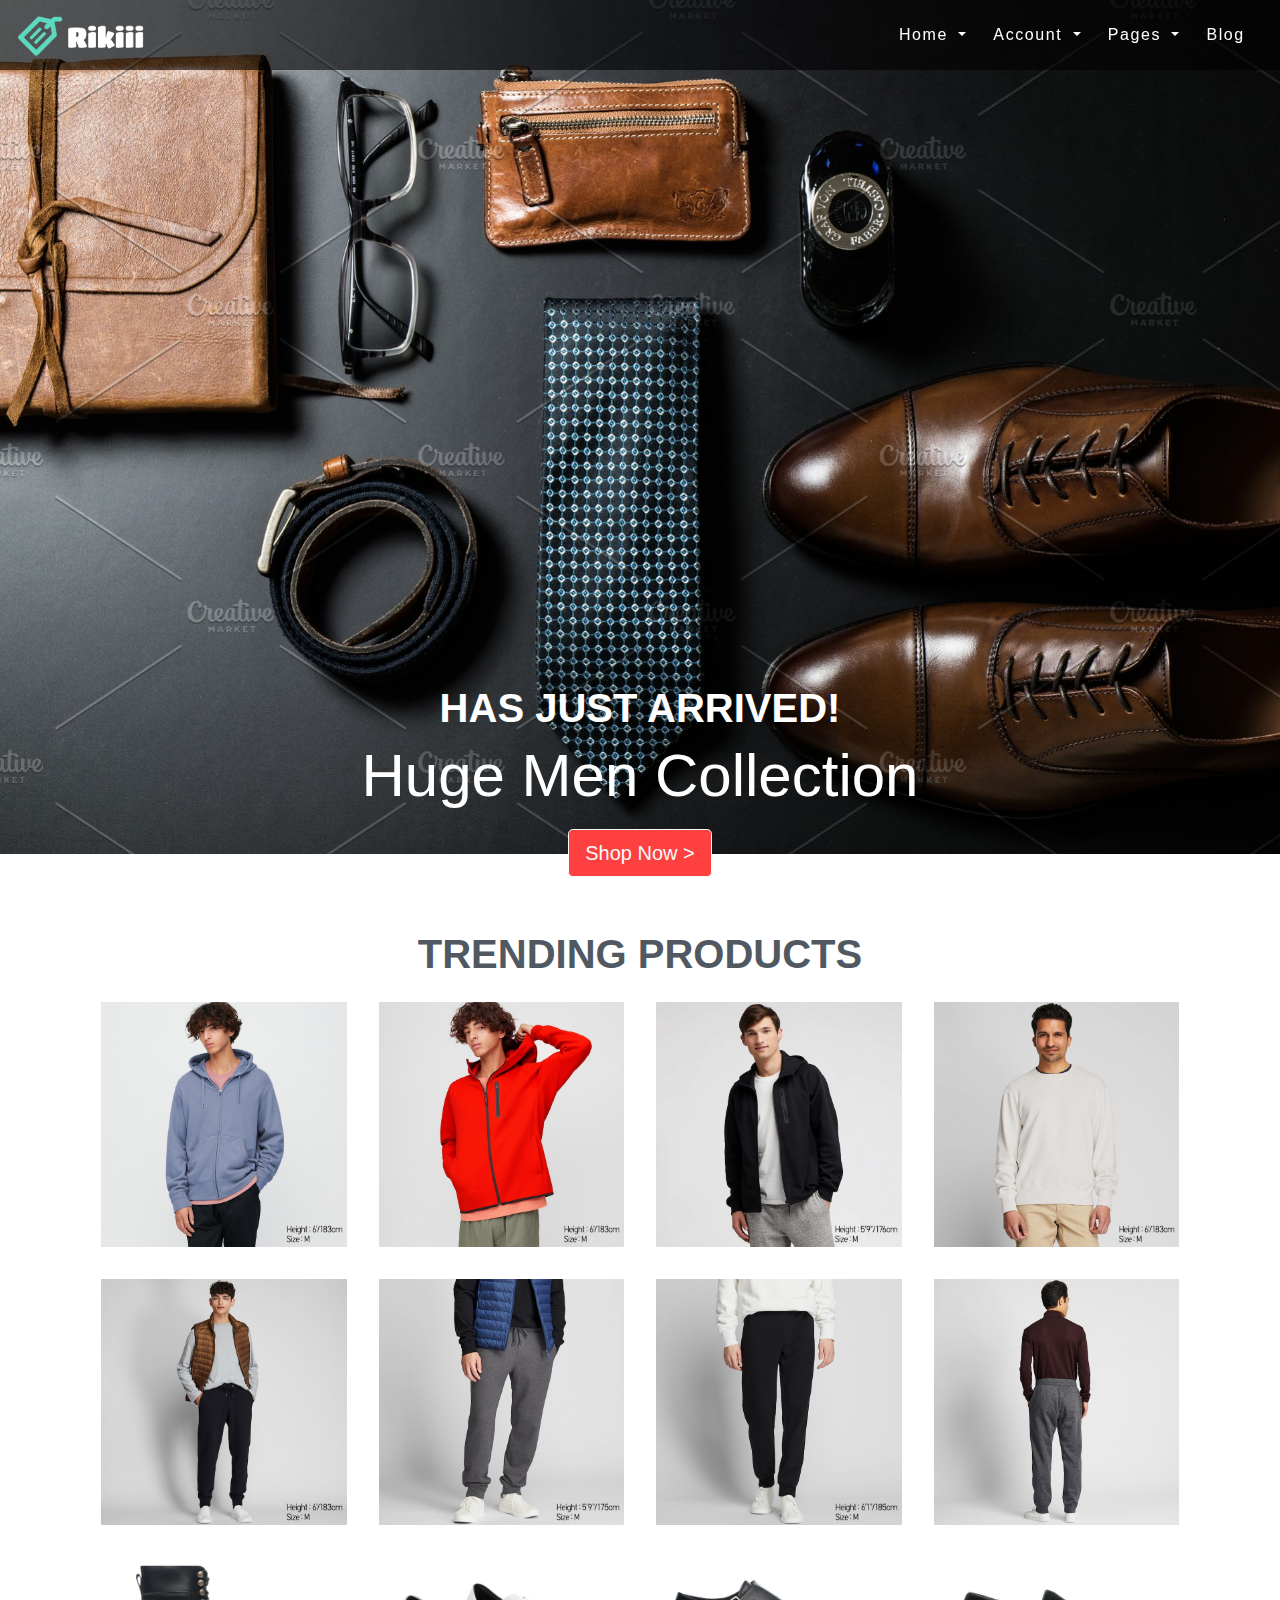
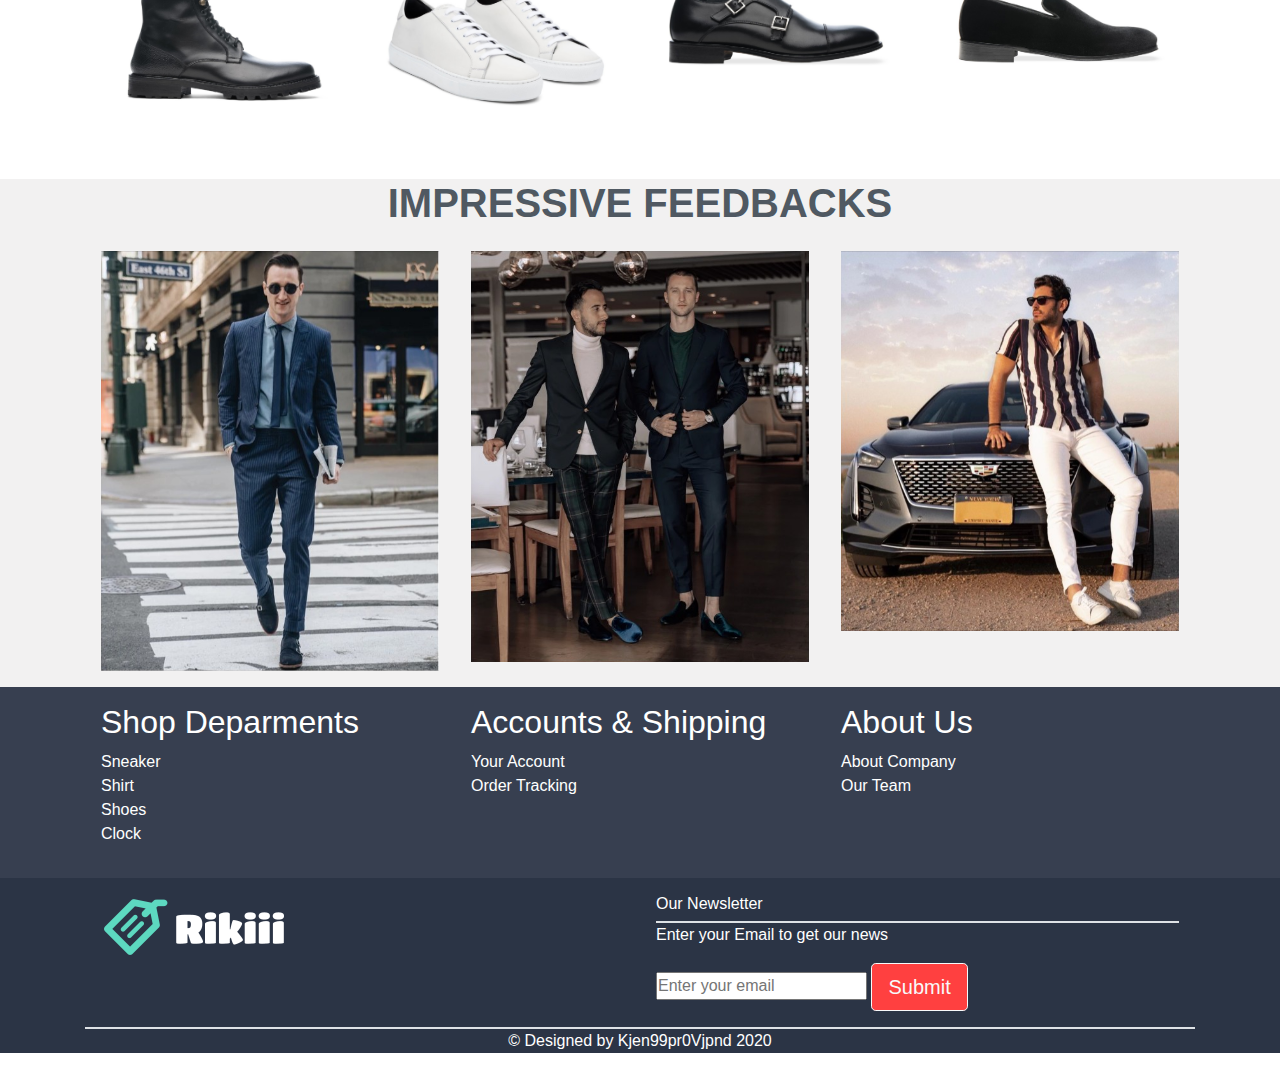
==== index.html @ 9829424b "85%" ====
<!DOCTYPE html>
<html lang="en">
  <head>
    <title>Website using Bootstrap 4</title>
    <!-- Required meta tags -->
    <meta charset="utf-8">
    <meta name="viewport" content="width=device-width, initial-scale=1 ">

    <!-- Bootstrap CSS -->
    <script src="https://code.jquery.com/jquery-3.4.1.slim.min.js" integrity="sha384-J6qa4849blE2+poT4WnyKhv5vZF5SrPo0iEjwBvKU7imGFAV0wwj1yYfoRSJoZ+n" crossorigin="anonymous"></script>
    <script src="https://cdn.jsdelivr.net/npm/popper.js@1.16.0/dist/umd/popper.min.js" integrity="sha384-Q6E9RHvbIyZFJoft+2mJbHaEWldlvI9IOYy5n3zV9zzTtmI3UksdQRVvoxMfooAo" crossorigin="anonymous"></script>
    <script src="https://stackpath.bootstrapcdn.com/bootstrap/4.4.1/js/bootstrap.min.js" integrity="sha384-wfSDF2E50Y2D1uUdj0O3uMBJnjuUD4Ih7YwaYd1iqfktj0Uod8GCExl3Og8ifwB6" crossorigin="anonymous"></script>
    <link rel="stylesheet" href="https://maxcdn.bootstrapcdn.com/bootstrap/4.4.1/css/bootstrap.min.css">
    <link rel="stylesheet" href="https://use.fontawesome.com/releases/v5.12.0/css/all.css"
        integrity="sha384-REHJTs1r2ErKBuJB0fCK99gCYsVjwxHrSU0N7I1zl9vZbggVJXRMsv/sLlOAGb4M" crossorigin="anonymous">
    <link href="https://fonts.googleapis.com/css?family=Lato:300,400&display=swap" rel="stylesheet">
    <link rel="stylesheet" href="./resources/css/styles.css">
    <link rel="stylesheet" href="/fixed/fixed.css">
    
  </head>

  <body >
      <header>        
        <!-- Navigation -->
        <a href="#"><img src="/resources/img/background3.jpg" alt="Responsive image" class="img-fluid"></a>
        <nav class="navbar navbar-expand-md navbar-dark bg-dark fixed-top">
            <a class="navbar-brand" href="index.html"><img src="/resources/img/rikilogo.png" width="130px"></a>
            <button class="navbar-toggler" type="button" data-toggle="collapse"
            data-target="#navbarResponsive">
                <span class="navbar-toggler-icon"></span>
            </button>
        
            <div class="collapse navbar-collapse" id="navbarResponsive">
                <ul class="navbar-nav ml-auto">
                    <li class="nav-item dropdown">
                        <a class="nav-link dropdown-toggle" href="#home" id="navbarDropdown" role="button" data-toggle="dropdown" aria-haspopup="true" aria-expanded="false">
                          Home
                        </a>
                        <div class="dropdown-menu" aria-labelledby="navbarDropdown">
                          <a class="dropdown-item" href="#Product-section">Fashion store v1.</a>
                          <a class="dropdown-item" href="#">Fashion store v2.</a>
                        </div>
                    </li>
                    <li class="nav-item dropdown">
                        <a class="nav-link dropdown-toggle" href="#account" id="navbarDropdown" role="button" data-toggle="dropdown" aria-haspopup="true" aria-expanded="false">
                          Account
                        </a>
                        <div class="dropdown-menu" aria-labelledby="navbarDropdown">
                          <a class="dropdown-item" href="#">Shop User Account</a>
                          <a class="dropdown-item" href="#">Sign In/Sign Up</a>
                        </div>
                    </li>
                    <li class="nav-item dropdown">
                        <a class="nav-link dropdown-toggle" href="#pages" id="navbarDropdown" role="button" data-toggle="dropdown" aria-haspopup="true" aria-expanded="false">
                          Pages
                        </a>
                        <div class="dropdown-menu" aria-labelledby="navbarDropdown">
                          <a class="dropdown-item" href="#">About Us</a>
                          <a class="dropdown-item" href="#">Contacts</a>
                          <a class="dropdown-item" href="#">Helps</a>
                        </div>
                        <li class="nav-item">
                            <a class="nav-link" href="#blog">Blog</a>
                        </li>
                </ul>
            </div>
        </nav>       
      </header>
      <!-- start landing page section -->
    
    <div class="caption text-center">
        <h1>Has just arrived!</h1>
        <h3>Huge Men Collection</h3>
        <a href="#" class="btn btn-outline-light btn-lg">Shop Now ></a>
    </div>
    <main>
    <section class="Product-section">
        <h1>Trending Products</h1>
        <div class="container">
            <div class="row">
              <div class="col-md-3 About-picture">
                <a href="#1"><img src="/resources/img/product1.jpg" alt="" class="img-fluid"></a>
                <p class="picture-title">Sweat Hoodie</p>
              </div>
              <div class="col-md-3 About-picture">
                <a href=""><img src="/resources/img/product2.jpg" alt="" class="img-fluid"></a>
                <p class="picture-title">Red Hoodie</p>
              </div>
              <div class="col-md-3 About-picture">
                <a href=""><img src="/resources/img/product3.jpg" alt="" class="img-fluid"></a>
                <p class="picture-title">Black Hoodie</p>
              </div>
              <div class="col-md-3 About-picture">
                <a href=""><img src="/resources/img/product4.jpg" alt="" class="img-fluid"></a>
                <p class="picture-title">White Sweater</p>
              </div>
            </div>
          </div>
        <div class="container">
            <div class="row">
              <div class="col-md-3 About-picture">
                <a href="#1"><img src="/resources/img/product5.jpg" alt="" class="img-fluid"></a>
                <p class="picture-title">Black Pant</p>
              </div>
              <div class="col-md-3 About-picture">
                <a href=""><img src="/resources/img/product6.jpg" alt="" class="img-fluid"></a>
                <p class="picture-title">Gray Pant</p>
              </div>
              <div class="col-md-3 About-picture">
                <a href=""><img src="/resources/img/product7.jpg" alt="" class="img-fluid"></a>
                <p class="picture-title">Black1 Pant</p>
              </div>
              <div class="col-md-3 About-picture">
                <a href=""><img src="/resources/img/product8.jpg" alt="" class="img-fluid"></a>
                <p class="picture-title">Gray2 Pant</p>
              </div>
            </div>
          </div>
        <div class="container">
            <div class="row">
              <div class="col-md-3 About-picture">
                <a href="#1"><img src="/resources/img/shoes1.jpg" alt="" class="img-fluid"></a>
                <p class="picture-title">Combat Boots</p>
              </div>
              <div class="col-md-3 About-picture">
                <a href=""><img src="/resources/img/shoes2.jpg" alt="" class="img-fluid"></a>
                <p class="picture-title">White Sneaker</p>
              </div>
              <div class="col-md-3 About-picture">
                <a href=""><img src="/resources/img/shoes3.jpg" alt="" class="img-fluid"></a>
                <p class="picture-title">Thursday Sneaker</p>
              </div>
              <div class="col-md-3 About-picture">
                <a href=""><img src="/resources/img/shoes4.jpg" alt="" class="img-fluid"></a>
                <p class="picture-title">Smoking Sliper</p>
              </div>
            </div>
          </div>
    </section>

    <section class="feedback-section">
        <h1>Impressive Feedbacks</h1>
        <div class="container">
            <div class="row">
                <div class="col-md-4">
                    <img src="/resources/img/fb1.jpg" alt="" class="img-fluid">
                </div>
                <div class="col-md-4">
                    <img src="/resources/img/fb2.jpg" alt="" class="img-fluid">
                </div>
                <div class="col-md-4">
                    <img src="/resources/img/fb3.jpg" alt="" class="img-fluid">
                </div>
            </div>
        </div>
    </section>
  </main>
    
  <!-- Footer -->
    <section class="top-footer">
      <div class="container">
        <div class="row">
          <div class="col-md-4">
            <h2>Shop Deparments</h2>
            <ul>
              <li><a href="#">Sneaker</a></li>
              <li><a href="#">Shirt</a></li>
              <li><a href="#">Shoes</a></li>
              <li><a href="#">Clock</a></li>
            </ul>           
          </div>
          <div class="col-md-4">
            <h2>Accounts & Shipping</h2>
            <ul>
              <li><a href="#">Your Account</a></li>
              <li><a href="#">Order Tracking</a></li>
            </ul>
          </div>
          <div class="col-md-4">
            <h2>About Us</h2>
            <ul>
              <li><a href="#">About Company</a></li>
              <li><a href="#">Our Team</a></li>
            </ul>
          </div>
        </div>
      </div>
    </section>

    <section class="bot-footer">
      <div class="container">
        <div class="row">
          <div class="col-md-6">
            <img src="/resources/img/rikilogo.png" alt="" class="Logo-footer">
              <div class="social-icon">
                  <a href="#"><i class="fab fa-facebook-f"></i></a>
                  <a href="#"><i class="fab fa-twitter"></i></a>
                  <a href="#"><i class="fab fa-instagram"></i></a>
                  <a href="#"><i class="fab fa-youtube"></i></a>
              </div>             
          </div>
          <div class="col-md-6 ">
            <h6 >Our Newsletter</h6>
              <div class="border"></div>
              <p class="p-newsletter">Enter your Email to get our news</p>
              <form action="" class="Newsletter-form">
                <input type="text" class="text-input" placeholder="Enter your email">
                <input type="submit" class="btn btn-outline-light btn-lg" value="Submit">
              </form>
          </div>        
        </div>
        <div class="border"></div>
        <p class="p-footer">&copy Designed by Kjen99pr0Vjpnd 2020</p>
      </div>  
        
    </section>
    
  </body>

</html>
---- resources/css/styles.css ----
*{
    margin: 0;
    padding: 0;
    font-family: "Open Sans",sans-serif;
}

body{
    overflow-x: hidden;
    color: #505962;
}


/* navigation */

.navbar{
    font-weight: 400;
    letter-spacing: .1rem;
    background: rgba(0, 0, 0, 0.6)!important;
}

.navbar-nav li{
    padding-right: .7rem;
}

.dropdown-menu{
    background-color: rgba(0, 0, 0, 0.6)!important;
}

.dropdown-item{
    color: white;
}

.navbar-dark .navbar-nav .nav-link{
    color: white;
}
.navbar-dark .navbar-nav .nav-link.active,
.navbar-dark .navbar-nav .nav-link:hover{
    color: #1ebba3;
}

.navbar-dark .navbar-nav .dropdown-item.active,
.navbar-dark .navbar-nav .dropdown-item:hover{
    color: #1ebba3;
}

/* Landing page */



.caption{
    width: 100%;
    max-width: 100%;
    color: white;
    font-size: 250%;
    margin-top: -220px;
}

h3{
    font-size: 150%;
}



.btn-lg {
    background-color: #ff4040;
}

h1{
    text-align: center;
    text-transform: uppercase;
    margin-top: 50px;
    font-weight: 700;
}

.picture-title{
    color: rgb(248, 239, 206);
    position: absolute;
    font-size: 20px;
    top: 50%;
    left: 50%;
    opacity: 0;
    transform: translate(-50%,-100%);
    transition: all .5s;
}

.About-picture:hover img,
.About-picture:hover img{
    filter: brightness(60%) blur(1px);
}

.About-picture:hover .picture-title,
.About-picture:active .picture-title{
    transform: translate(-50%,-50%);
    opacity: 1;
}


.feedback-section{
    background-color: #f0efefde;
}



/* footer */

.top-footer{
    background-color: #373f50 !important;;
    color: white;
}
.top-footer li{
    list-style: none;
}

.top-footer li a{
    color: white;
}

.bot-footer{
    background-color: #2b3445 !important;
}

.p-footer{
    color: white;
    text-align: center;
}
.footer-section{
    background-color: #2c3e50;
    color: white;
    justify-content: space-between;
    padding: 0 20px;
}

.p-newsletter,h6{
    color: white;
}

.social-icon{
    margin-top: 10px;
}
.social-icon a{
    margin-left: 20px;
}
---- fixed/fixed.css ----
/*--- Extra Bootstrap Column Padding --*/
[class*="col-"] {
  padding: 1rem;
}

/*--- Bootstrap Mobile Gutter Fix --*/
.row, .container-fluid {
  margin-left: 0px!important;
  margin-right: 0px!important;
}

/*============= IMAGE SLIDER =============*/

.carousel-item {
  background: no-repeat center center scroll;
  -webkit-background-size: cover;
  -moz-background-size: cover;
  -o-background-size: cover;
  background-size: cover;
}
/*---Change Carousel Transition Speed --*/
.carousel-item-next, .carousel-item-prev, .carousel-item.active {
  display: block;
  transition: -webkit-transform 1.2s ease;
  transition: transform 1.2s ease;
  transition: transform 1.2s ease,-webkit-transform 1.2s ease;

}
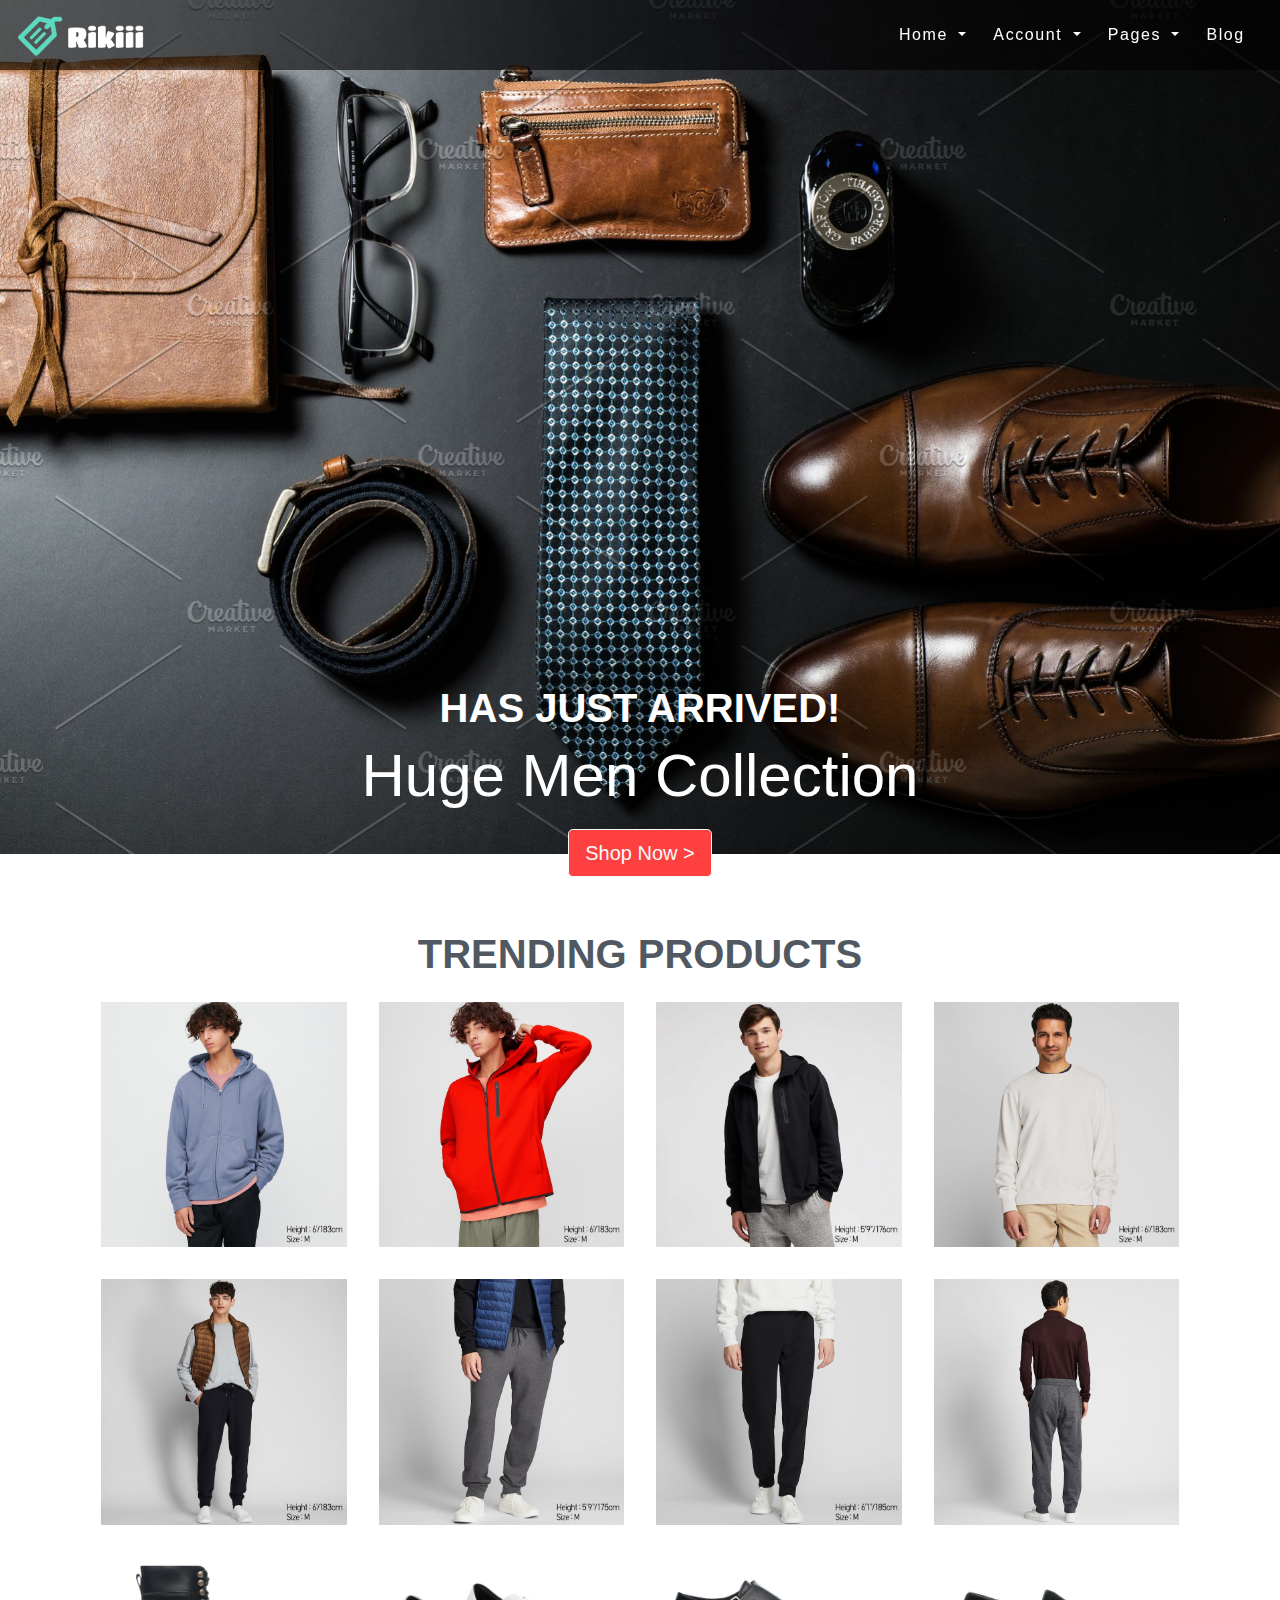
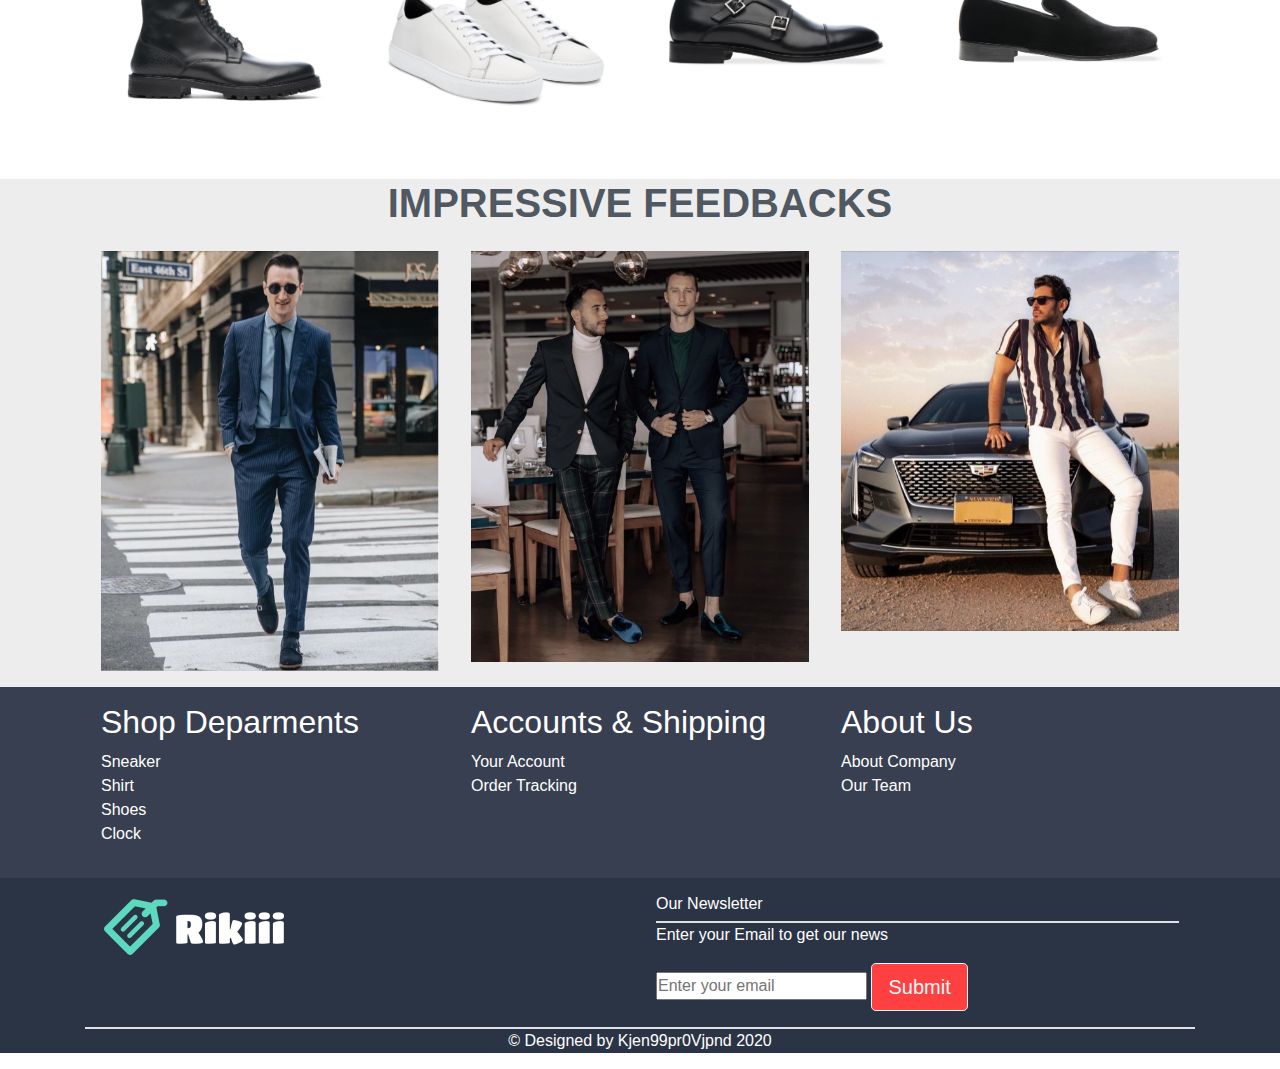
==== commit e1cc95e0: "change footer" ====
--- a/index.html
+++ b/index.html
@@ -157,6 +157,7 @@
   </main>
     
   <!-- Footer -->
+  <footer>
     <section class="top-footer">
       <div class="container">
         <div class="row">
@@ -193,10 +194,10 @@
           <div class="col-md-6">
             <img src="/resources/img/rikilogo.png" alt="" class="Logo-footer">
               <div class="social-icon">
-                  <a href="#"><i class="fab fa-facebook-f"></i></a>
-                  <a href="#"><i class="fab fa-twitter"></i></a>
-                  <a href="#"><i class="fab fa-instagram"></i></a>
-                  <a href="#"><i class="fab fa-youtube"></i></a>
+                  <a href="https://www.facebook.com/rikiii.ml"><i class="fab fa-facebook-f"></i></a>
+                  <a href="https://twitter.com/?lang=vi"><i class="fab fa-twitter"></i></a>
+                  <a href="https://www.instagram.com/rikiii.ml/"><i class="fab fa-instagram"></i></a>
+                  <a href="https://www.youtube.com/"><i class="fab fa-youtube"></i></a>
               </div>             
           </div>
           <div class="col-md-6 ">
@@ -214,7 +215,7 @@
       </div>  
         
     </section>
-    
+  </footer>    
   </body>
 
 </html>--- a/resources/css/styles.css
+++ b/resources/css/styles.css
@@ -96,7 +96,7 @@
 
 
 .feedback-section{
-    background-color: #f0efefde;
+    background-color: #eceaeade;
 }
 
 
@@ -139,4 +139,8 @@
 }
 .social-icon a{
     margin-left: 20px;
+}
+
+.social-icon a:hover{
+    color: #c4d1de;
 }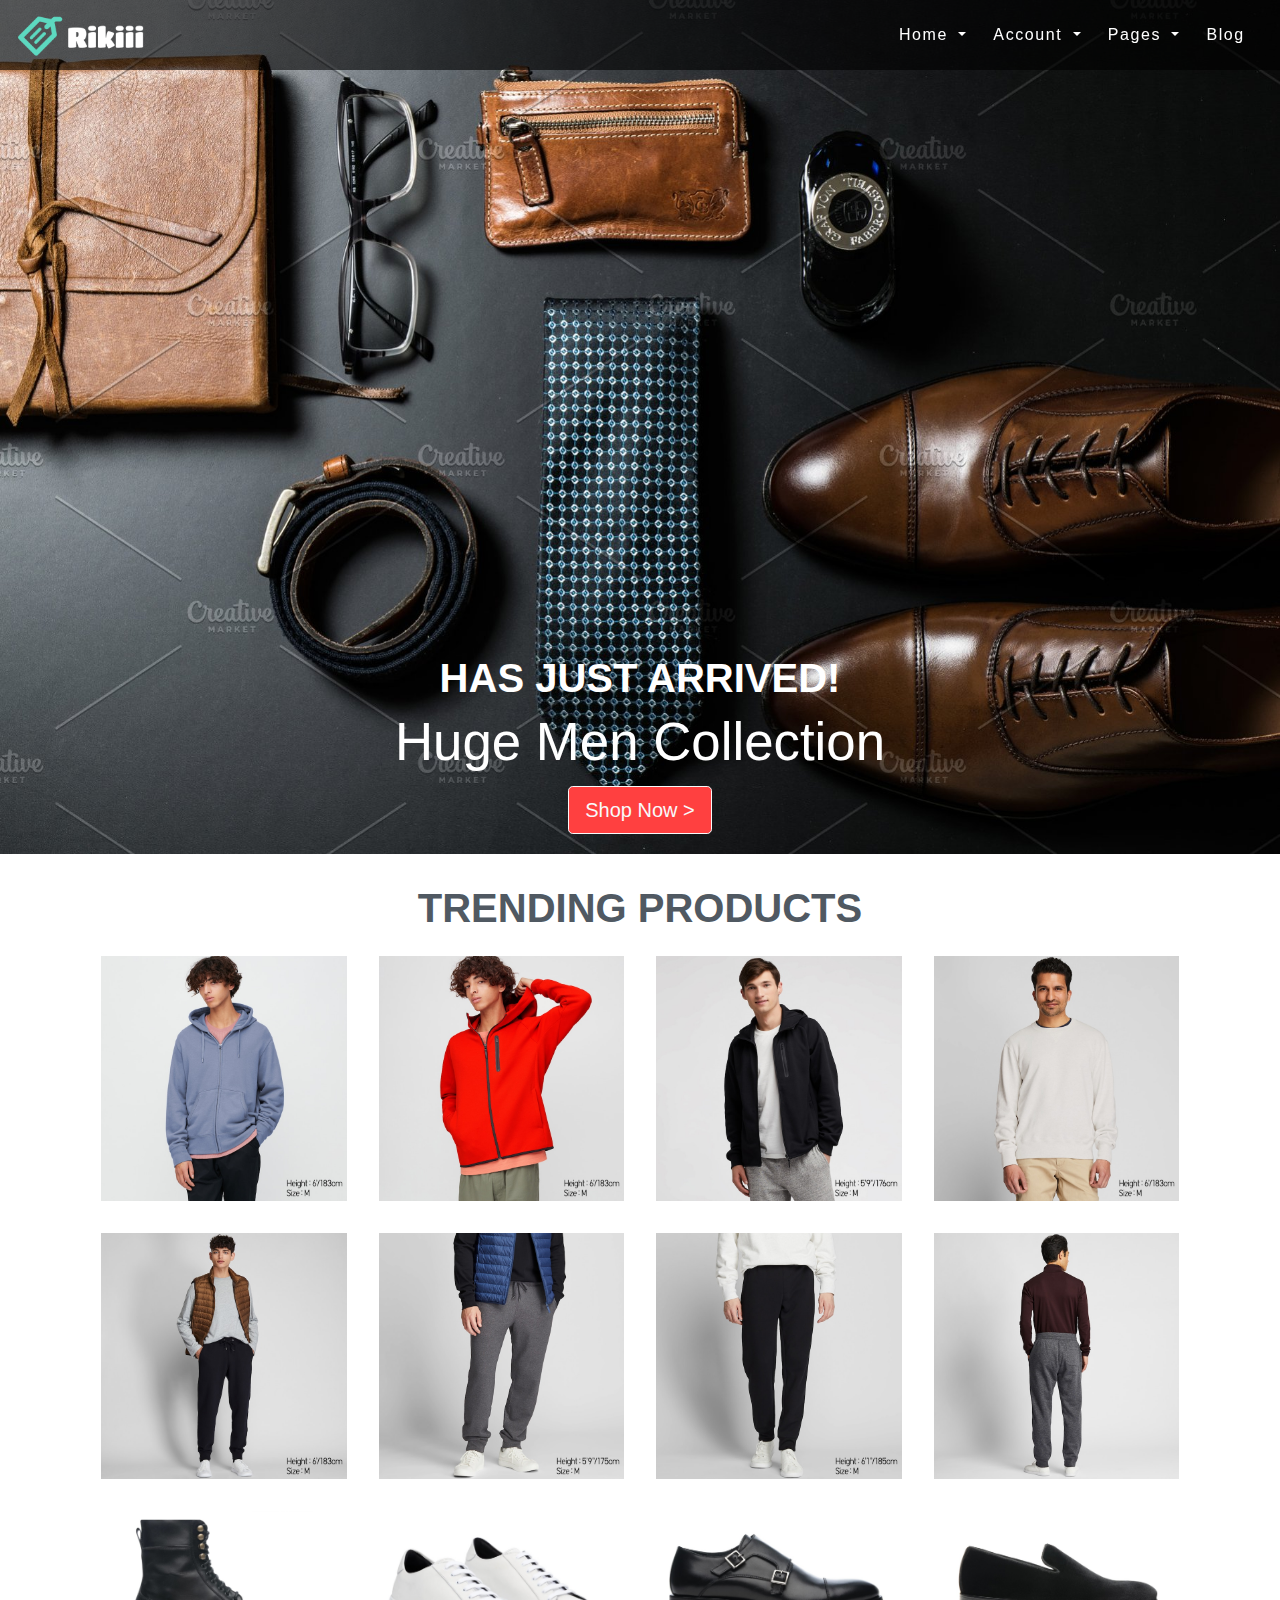
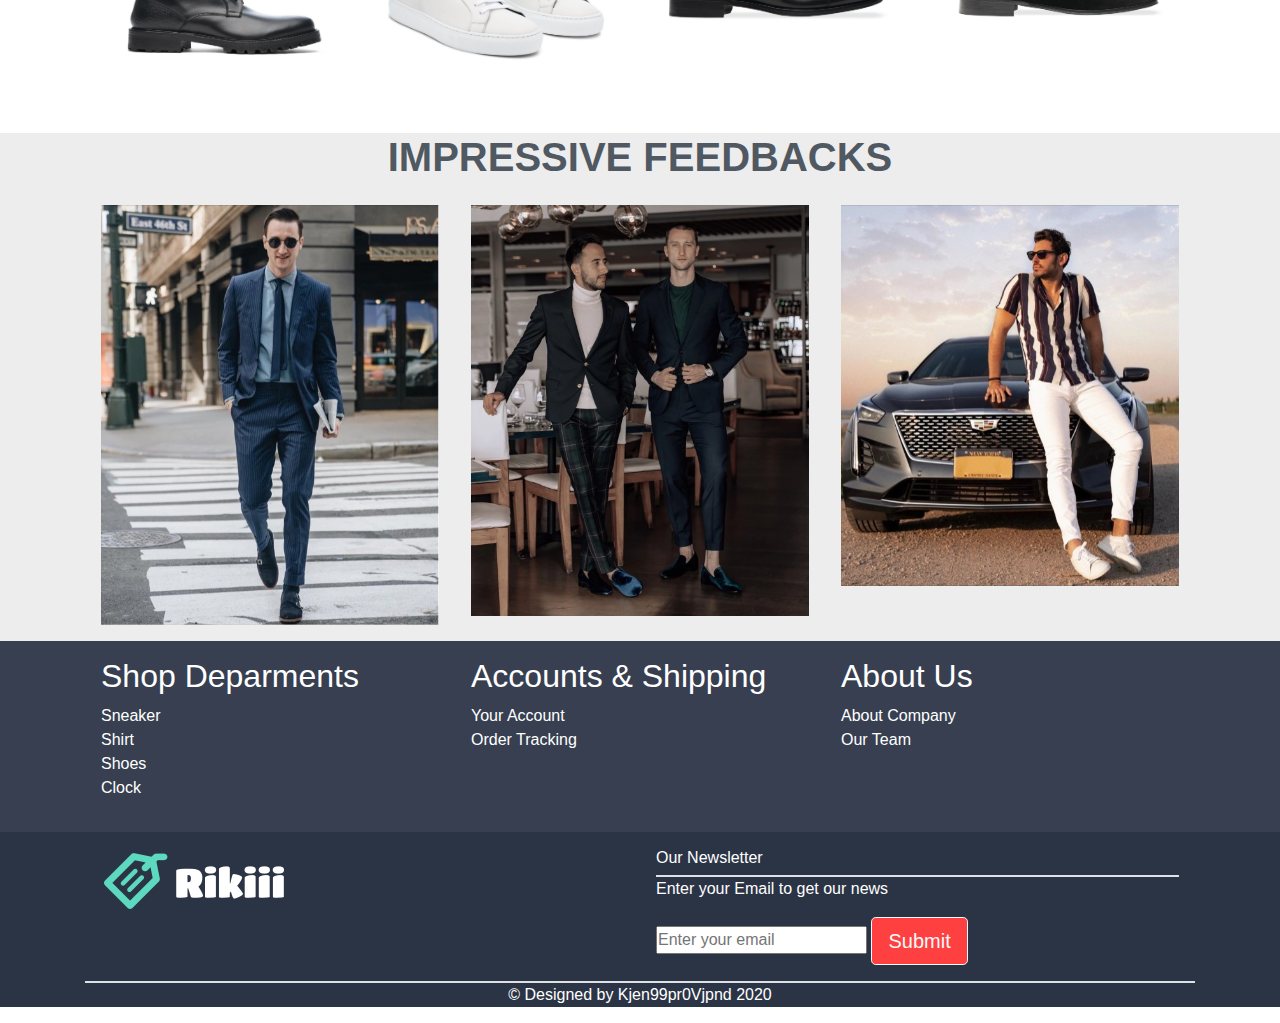
==== commit 807e4786: "bug" ====
--- a/index.html
+++ b/index.html
@@ -22,9 +22,9 @@
   <body >
       <header>        
         <!-- Navigation -->
-        <a href="#"><img src="/resources/img/background3.jpg" alt="Responsive image" class="img-fluid"></a>
+        <a href="#"><img src="./resources/img/background3.jpg" alt="Responsive image" class="img-fluid"></a>
         <nav class="navbar navbar-expand-md navbar-dark bg-dark fixed-top">
-            <a class="navbar-brand" href="index.html"><img src="/resources/img/rikilogo.png" width="130px"></a>
+            <a class="navbar-brand" href="index.html"><img src="./resources/img/rikilogo.png" width="130px"></a>
             <button class="navbar-toggler" type="button" data-toggle="collapse"
             data-target="#navbarResponsive">
                 <span class="navbar-toggler-icon"></span>
@@ -79,39 +79,39 @@
         <div class="container">
             <div class="row">
               <div class="col-md-3 About-picture">
-                <a href="#1"><img src="/resources/img/product1.jpg" alt="" class="img-fluid"></a>
+                <a href="#1"><img src="./resources/img/product1.jpg" alt="" class="img-fluid"></a>
                 <p class="picture-title">Sweat Hoodie</p>
               </div>
               <div class="col-md-3 About-picture">
-                <a href=""><img src="/resources/img/product2.jpg" alt="" class="img-fluid"></a>
+                <a href=""><img src="./resources/img/product2.jpg" alt="" class="img-fluid"></a>
                 <p class="picture-title">Red Hoodie</p>
               </div>
               <div class="col-md-3 About-picture">
-                <a href=""><img src="/resources/img/product3.jpg" alt="" class="img-fluid"></a>
+                <a href=""><img src="./resources/img/product3.jpg" alt="" class="img-fluid"></a>
                 <p class="picture-title">Black Hoodie</p>
               </div>
               <div class="col-md-3 About-picture">
-                <a href=""><img src="/resources/img/product4.jpg" alt="" class="img-fluid"></a>
+                <a href=""><img src="./resources/img/product4.jpg" alt="" class="img-fluid"></a>
                 <p class="picture-title">White Sweater</p>
               </div>
             </div>
-          </div>
-        <div class="container">
-            <div class="row">
-              <div class="col-md-3 About-picture">
-                <a href="#1"><img src="/resources/img/product5.jpg" alt="" class="img-fluid"></a>
+        </div>
+        <div class="container">
+            <div class="row">
+              <div class="col-md-3 About-picture">
+                <a href="#1"><img src="./resources/img/product5.jpg" alt="" class="img-fluid"></a>
                 <p class="picture-title">Black Pant</p>
               </div>
               <div class="col-md-3 About-picture">
-                <a href=""><img src="/resources/img/product6.jpg" alt="" class="img-fluid"></a>
+                <a href=""><img src="./resources/img/product6.jpg" alt="" class="img-fluid"></a>
                 <p class="picture-title">Gray Pant</p>
               </div>
               <div class="col-md-3 About-picture">
-                <a href=""><img src="/resources/img/product7.jpg" alt="" class="img-fluid"></a>
+                <a href=""><img src="./resources/img/product7.jpg" alt="" class="img-fluid"></a>
                 <p class="picture-title">Black1 Pant</p>
               </div>
               <div class="col-md-3 About-picture">
-                <a href=""><img src="/resources/img/product8.jpg" alt="" class="img-fluid"></a>
+                <a href=""><img src="./resources/img/product8.jpg" alt="" class="img-fluid"></a>
                 <p class="picture-title">Gray2 Pant</p>
               </div>
             </div>
@@ -119,19 +119,19 @@
         <div class="container">
             <div class="row">
               <div class="col-md-3 About-picture">
-                <a href="#1"><img src="/resources/img/shoes1.jpg" alt="" class="img-fluid"></a>
+                <a href="#1"><img src="./resources/img/shoes1.jpg" alt="" class="img-fluid"></a>
                 <p class="picture-title">Combat Boots</p>
               </div>
               <div class="col-md-3 About-picture">
-                <a href=""><img src="/resources/img/shoes2.jpg" alt="" class="img-fluid"></a>
+                <a href=""><img src="./resources/img/shoes2.jpg" alt="" class="img-fluid"></a>
                 <p class="picture-title">White Sneaker</p>
               </div>
               <div class="col-md-3 About-picture">
-                <a href=""><img src="/resources/img/shoes3.jpg" alt="" class="img-fluid"></a>
+                <a href=""><img src="./resources/img/shoes3.jpg" alt="" class="img-fluid"></a>
                 <p class="picture-title">Thursday Sneaker</p>
               </div>
               <div class="col-md-3 About-picture">
-                <a href=""><img src="/resources/img/shoes4.jpg" alt="" class="img-fluid"></a>
+                <a href=""><img src="./resources/img/shoes4.jpg" alt="" class="img-fluid"></a>
                 <p class="picture-title">Smoking Sliper</p>
               </div>
             </div>
@@ -143,13 +143,13 @@
         <div class="container">
             <div class="row">
                 <div class="col-md-4">
-                    <img src="/resources/img/fb1.jpg" alt="" class="img-fluid">
+                    <img src="./resources/img/fb1.jpg" alt="" class="img-fluid">
                 </div>
                 <div class="col-md-4">
-                    <img src="/resources/img/fb2.jpg" alt="" class="img-fluid">
+                    <img src="./resources/img/fb2.jpg" alt="" class="img-fluid">
                 </div>
                 <div class="col-md-4">
-                    <img src="/resources/img/fb3.jpg" alt="" class="img-fluid">
+                    <img src="./resources/img/fb3.jpg" alt="" class="img-fluid">
                 </div>
             </div>
         </div>
@@ -192,7 +192,7 @@
       <div class="container">
         <div class="row">
           <div class="col-md-6">
-            <img src="/resources/img/rikilogo.png" alt="" class="Logo-footer">
+            <img src="./resources/img/rikilogo.png" alt="" class="Logo-footer">
               <div class="social-icon">
                   <a href="https://www.facebook.com/rikiii.ml"><i class="fab fa-facebook-f"></i></a>
                   <a href="https://twitter.com/?lang=vi"><i class="fab fa-twitter"></i></a>
--- a/resources/css/styles.css
+++ b/resources/css/styles.css
@@ -51,9 +51,10 @@
     width: 100%;
     max-width: 100%;
     color: white;
-    font-size: 250%;
-    margin-top: -220px;
+    font-size: 220%;
+    margin-top: -250px;
 }
+
 
 h3{
     font-size: 150%;
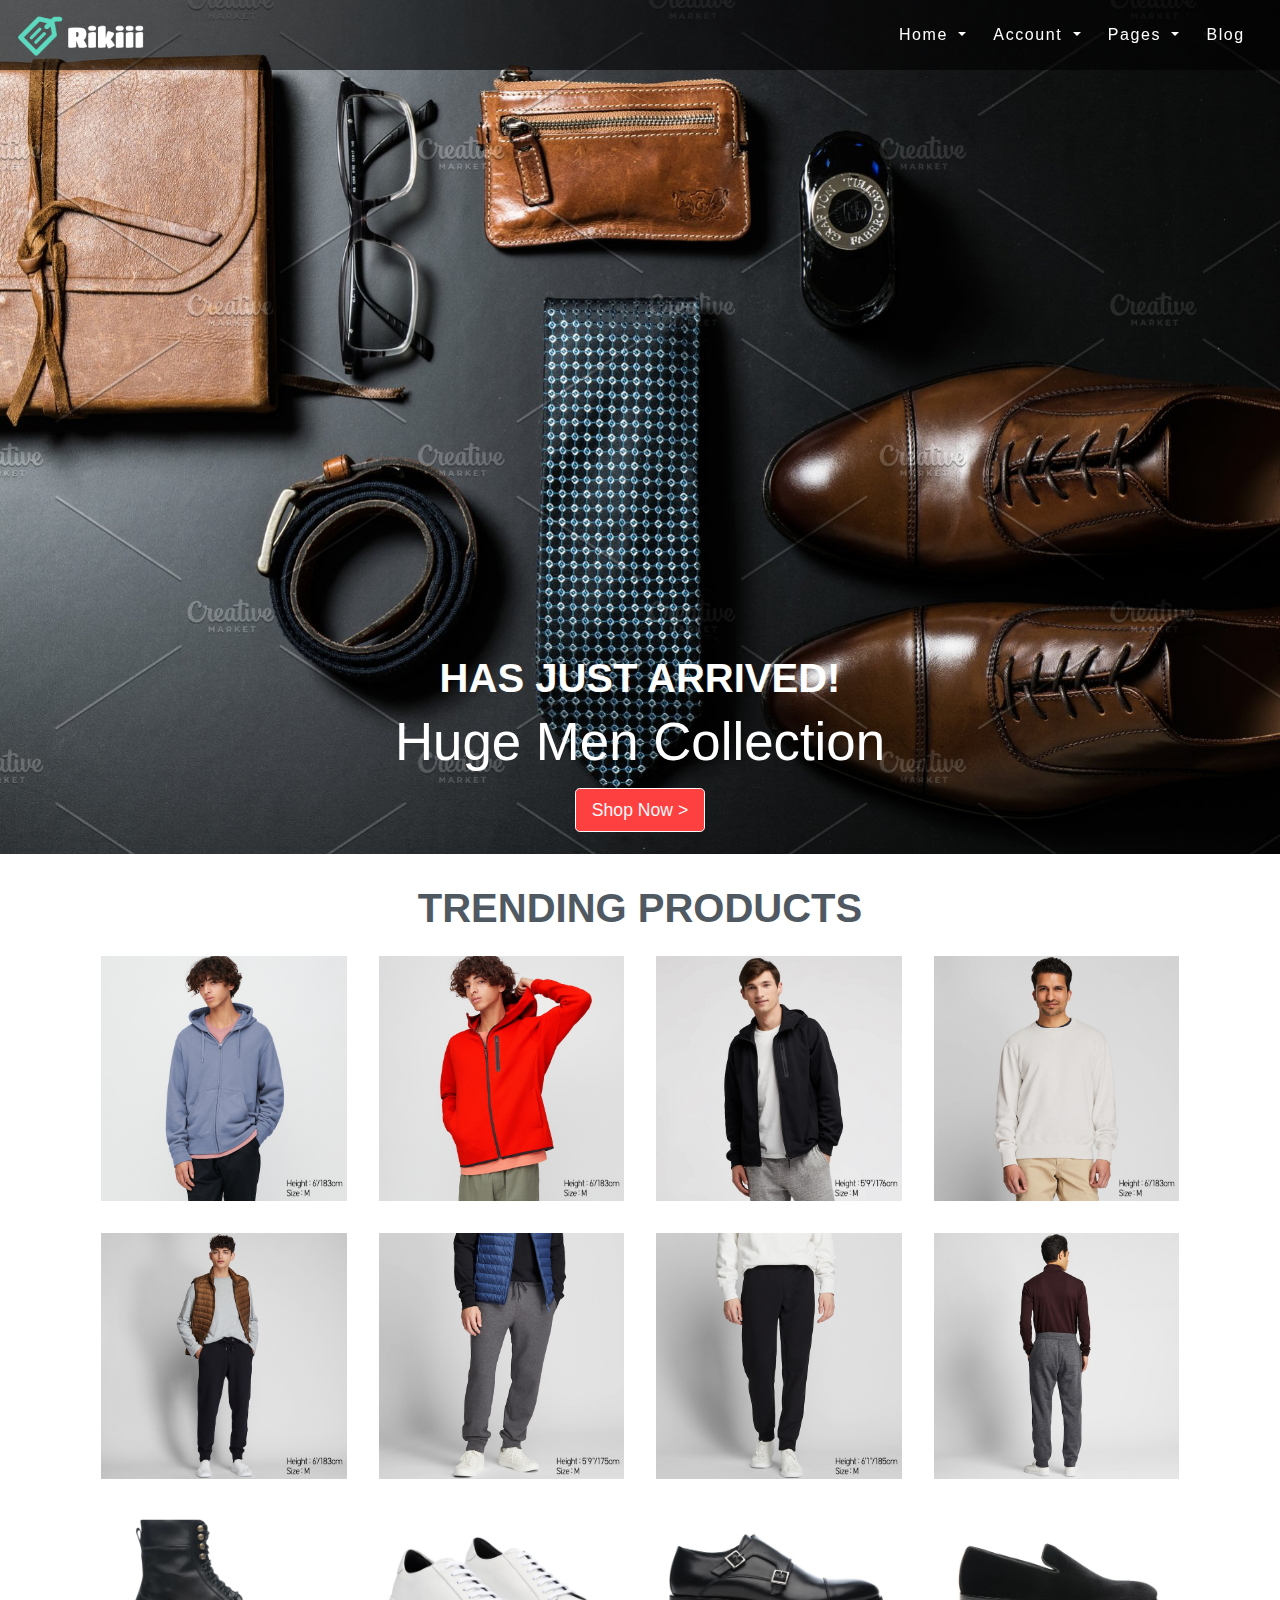
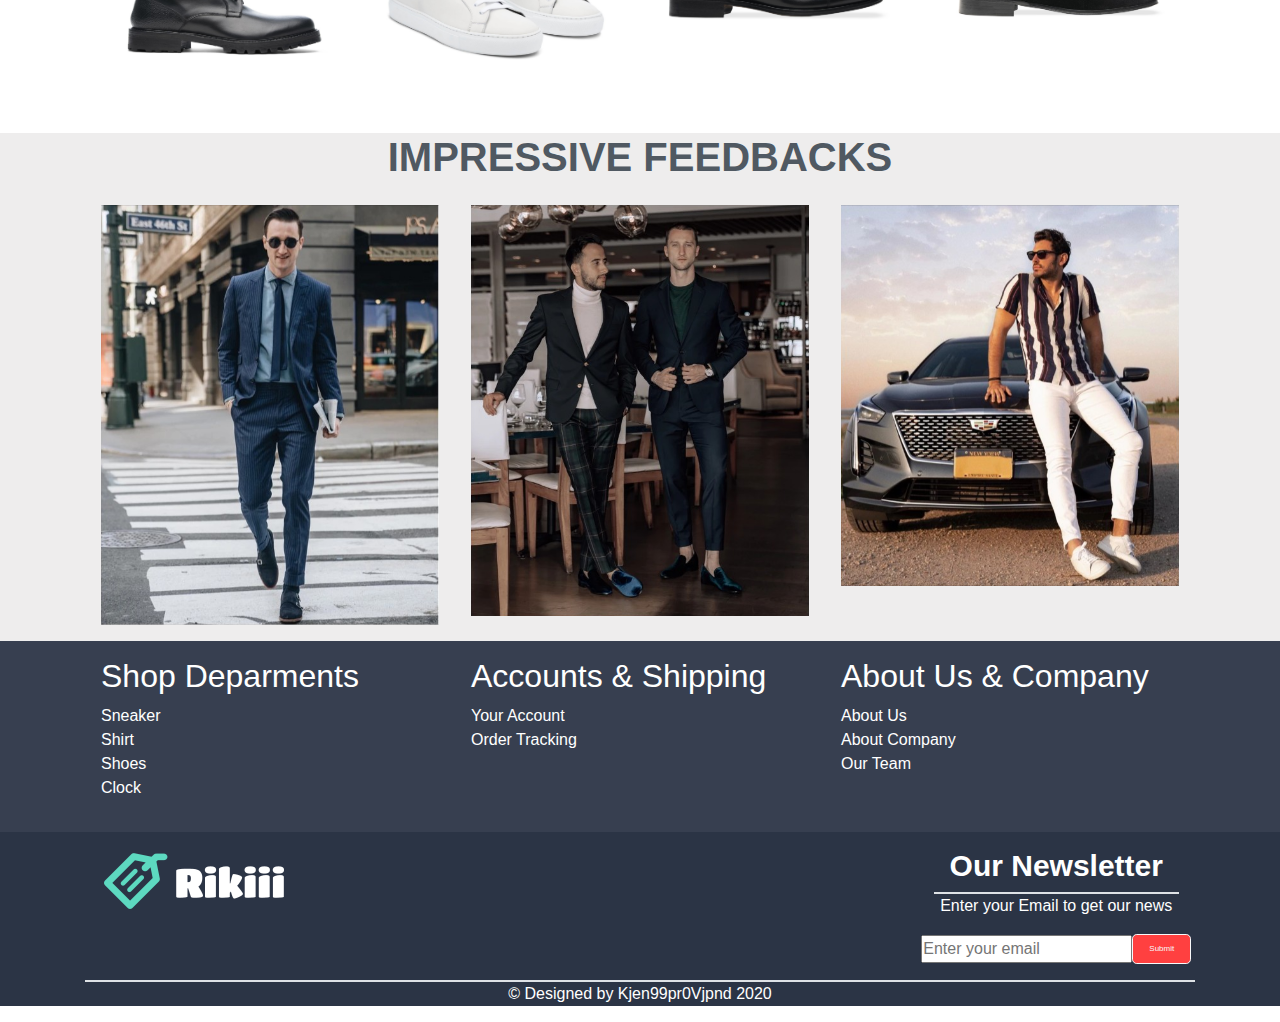
==== commit caa63817: "change footer" ====
--- a/index.html
+++ b/index.html
@@ -14,17 +14,20 @@
     <link rel="stylesheet" href="https://use.fontawesome.com/releases/v5.12.0/css/all.css"
         integrity="sha384-REHJTs1r2ErKBuJB0fCK99gCYsVjwxHrSU0N7I1zl9vZbggVJXRMsv/sLlOAGb4M" crossorigin="anonymous">
     <link href="https://fonts.googleapis.com/css?family=Lato:300,400&display=swap" rel="stylesheet">
-    <link rel="stylesheet" href="./resources/css/styles.css">
-    <link rel="stylesheet" href="/fixed/fixed.css">
+    <link rel="stylesheet" href="resources/css/styles.css">
+    <link rel="stylesheet" href="fixed/fixed.css">
     
   </head>
 
   <body >
       <header>        
+        
+        <div class="img-header">
+          <a href="#"><img src="resources/img/background3.jpg" alt="Responsive image" class="img-fluid"></a>
+        </div>
         <!-- Navigation -->
-        <a href="#"><img src="./resources/img/background3.jpg" alt="Responsive image" class="img-fluid"></a>
         <nav class="navbar navbar-expand-md navbar-dark bg-dark fixed-top">
-            <a class="navbar-brand" href="index.html"><img src="./resources/img/rikilogo.png" width="130px"></a>
+            <a class="navbar-brand" href="index.html"><img src="resources/img/rikilogo.png" width="130px"></a>
             <button class="navbar-toggler" type="button" data-toggle="collapse"
             data-target="#navbarResponsive">
                 <span class="navbar-toggler-icon"></span>
@@ -79,19 +82,19 @@
         <div class="container">
             <div class="row">
               <div class="col-md-3 About-picture">
-                <a href="#1"><img src="./resources/img/product1.jpg" alt="" class="img-fluid"></a>
+                <a href="#1"><img src="resources/img/product1.jpg" alt="" class="img-fluid"></a>
                 <p class="picture-title">Sweat Hoodie</p>
               </div>
               <div class="col-md-3 About-picture">
-                <a href=""><img src="./resources/img/product2.jpg" alt="" class="img-fluid"></a>
+                <a href=""><img src="resources/img/product2.jpg" alt="" class="img-fluid"></a>
                 <p class="picture-title">Red Hoodie</p>
               </div>
               <div class="col-md-3 About-picture">
-                <a href=""><img src="./resources/img/product3.jpg" alt="" class="img-fluid"></a>
+                <a href=""><img src="resources/img/product3.jpg" alt="" class="img-fluid"></a>
                 <p class="picture-title">Black Hoodie</p>
               </div>
               <div class="col-md-3 About-picture">
-                <a href=""><img src="./resources/img/product4.jpg" alt="" class="img-fluid"></a>
+                <a href=""><img src="resources/img/product4.jpg" alt="" class="img-fluid"></a>
                 <p class="picture-title">White Sweater</p>
               </div>
             </div>
@@ -99,19 +102,19 @@
         <div class="container">
             <div class="row">
               <div class="col-md-3 About-picture">
-                <a href="#1"><img src="./resources/img/product5.jpg" alt="" class="img-fluid"></a>
+                <a href="#1"><img src="resources/img/product5.jpg" alt="" class="img-fluid"></a>
                 <p class="picture-title">Black Pant</p>
               </div>
               <div class="col-md-3 About-picture">
-                <a href=""><img src="./resources/img/product6.jpg" alt="" class="img-fluid"></a>
+                <a href=""><img src="resources/img/product6.jpg" alt="" class="img-fluid"></a>
                 <p class="picture-title">Gray Pant</p>
               </div>
               <div class="col-md-3 About-picture">
-                <a href=""><img src="./resources/img/product7.jpg" alt="" class="img-fluid"></a>
+                <a href=""><img src="resources/img/product7.jpg" alt="" class="img-fluid"></a>
                 <p class="picture-title">Black1 Pant</p>
               </div>
               <div class="col-md-3 About-picture">
-                <a href=""><img src="./resources/img/product8.jpg" alt="" class="img-fluid"></a>
+                <a href=""><img src="resources/img/product8.jpg" alt="" class="img-fluid"></a>
                 <p class="picture-title">Gray2 Pant</p>
               </div>
             </div>
@@ -119,19 +122,19 @@
         <div class="container">
             <div class="row">
               <div class="col-md-3 About-picture">
-                <a href="#1"><img src="./resources/img/shoes1.jpg" alt="" class="img-fluid"></a>
+                <a href="#1"><img src="resources/img/shoes1.jpg" alt="" class="img-fluid"></a>
                 <p class="picture-title">Combat Boots</p>
               </div>
               <div class="col-md-3 About-picture">
-                <a href=""><img src="./resources/img/shoes2.jpg" alt="" class="img-fluid"></a>
+                <a href=""><img src="resources/img/shoes2.jpg" alt="" class="img-fluid"></a>
                 <p class="picture-title">White Sneaker</p>
               </div>
               <div class="col-md-3 About-picture">
-                <a href=""><img src="./resources/img/shoes3.jpg" alt="" class="img-fluid"></a>
+                <a href=""><img src="resources/img/shoes3.jpg" alt="" class="img-fluid"></a>
                 <p class="picture-title">Thursday Sneaker</p>
               </div>
               <div class="col-md-3 About-picture">
-                <a href=""><img src="./resources/img/shoes4.jpg" alt="" class="img-fluid"></a>
+                <a href=""><img src="resources/img/shoes4.jpg" alt="" class="img-fluid"></a>
                 <p class="picture-title">Smoking Sliper</p>
               </div>
             </div>
@@ -143,13 +146,13 @@
         <div class="container">
             <div class="row">
                 <div class="col-md-4">
-                    <img src="./resources/img/fb1.jpg" alt="" class="img-fluid">
+                    <img src="resources/img/fb1.jpg" alt="" class="img-fluid">
                 </div>
                 <div class="col-md-4">
-                    <img src="./resources/img/fb2.jpg" alt="" class="img-fluid">
+                    <img src="resources/img/fb2.jpg" alt="" class="img-fluid">
                 </div>
                 <div class="col-md-4">
-                    <img src="./resources/img/fb3.jpg" alt="" class="img-fluid">
+                    <img src="resources/img/fb3.jpg" alt="" class="img-fluid">
                 </div>
             </div>
         </div>
@@ -178,8 +181,9 @@
             </ul>
           </div>
           <div class="col-md-4">
-            <h2>About Us</h2>
+            <h2>About Us & Company</h2>
             <ul>
+              <li><a href="#">About Us</a></li>
               <li><a href="#">About Company</a></li>
               <li><a href="#">Our Team</a></li>
             </ul>
@@ -190,17 +194,19 @@
 
     <section class="bot-footer">
       <div class="container">
-        <div class="row">
-          <div class="col-md-6">
-            <img src="./resources/img/rikilogo.png" alt="" class="Logo-footer">
+        <div class="row ">
+          <div class="col-md-9 ">
+            <div class="float-left">
+            <img src="resources/img/rikilogo.png" alt="" class="Logo-footer">
               <div class="social-icon">
                   <a href="https://www.facebook.com/rikiii.ml"><i class="fab fa-facebook-f"></i></a>
                   <a href="https://twitter.com/?lang=vi"><i class="fab fa-twitter"></i></a>
                   <a href="https://www.instagram.com/rikiii.ml/"><i class="fab fa-instagram"></i></a>
                   <a href="https://www.youtube.com/"><i class="fab fa-youtube"></i></a>
-              </div>             
-          </div>
-          <div class="col-md-6 ">
+              </div>
+            </div>             
+          </div>
+          <div class="col-md-3">
             <h6 >Our Newsletter</h6>
               <div class="border"></div>
               <p class="p-newsletter">Enter your Email to get our news</p>
@@ -213,7 +219,6 @@
         <div class="border"></div>
         <p class="p-footer">&copy Designed by Kjen99pr0Vjpnd 2020</p>
       </div>  
-        
     </section>
   </footer>    
   </body>
--- a/resources/css/styles.css
+++ b/resources/css/styles.css
@@ -7,6 +7,9 @@
 body{
     overflow-x: hidden;
     color: #505962;
+}
+.img-header{
+    max-width: 100%;
 }
 
 
@@ -64,6 +67,7 @@
 
 .btn-lg {
     background-color: #ff4040;
+    font-size: 50%;
 }
 
 h1{
@@ -133,6 +137,18 @@
 
 .p-newsletter,h6{
     color: white;
+    text-align: center;
+}
+
+h6{
+    font-weight: 700;
+    font-size: 30px;
+}
+
+.Newsletter-form{
+    display: flex;
+    justify-content: center;
+    align-items: center;
 }
 
 .social-icon{
@@ -144,4 +160,6 @@
 
 .social-icon a:hover{
     color: #c4d1de;
-}+}
+
+.text-input{}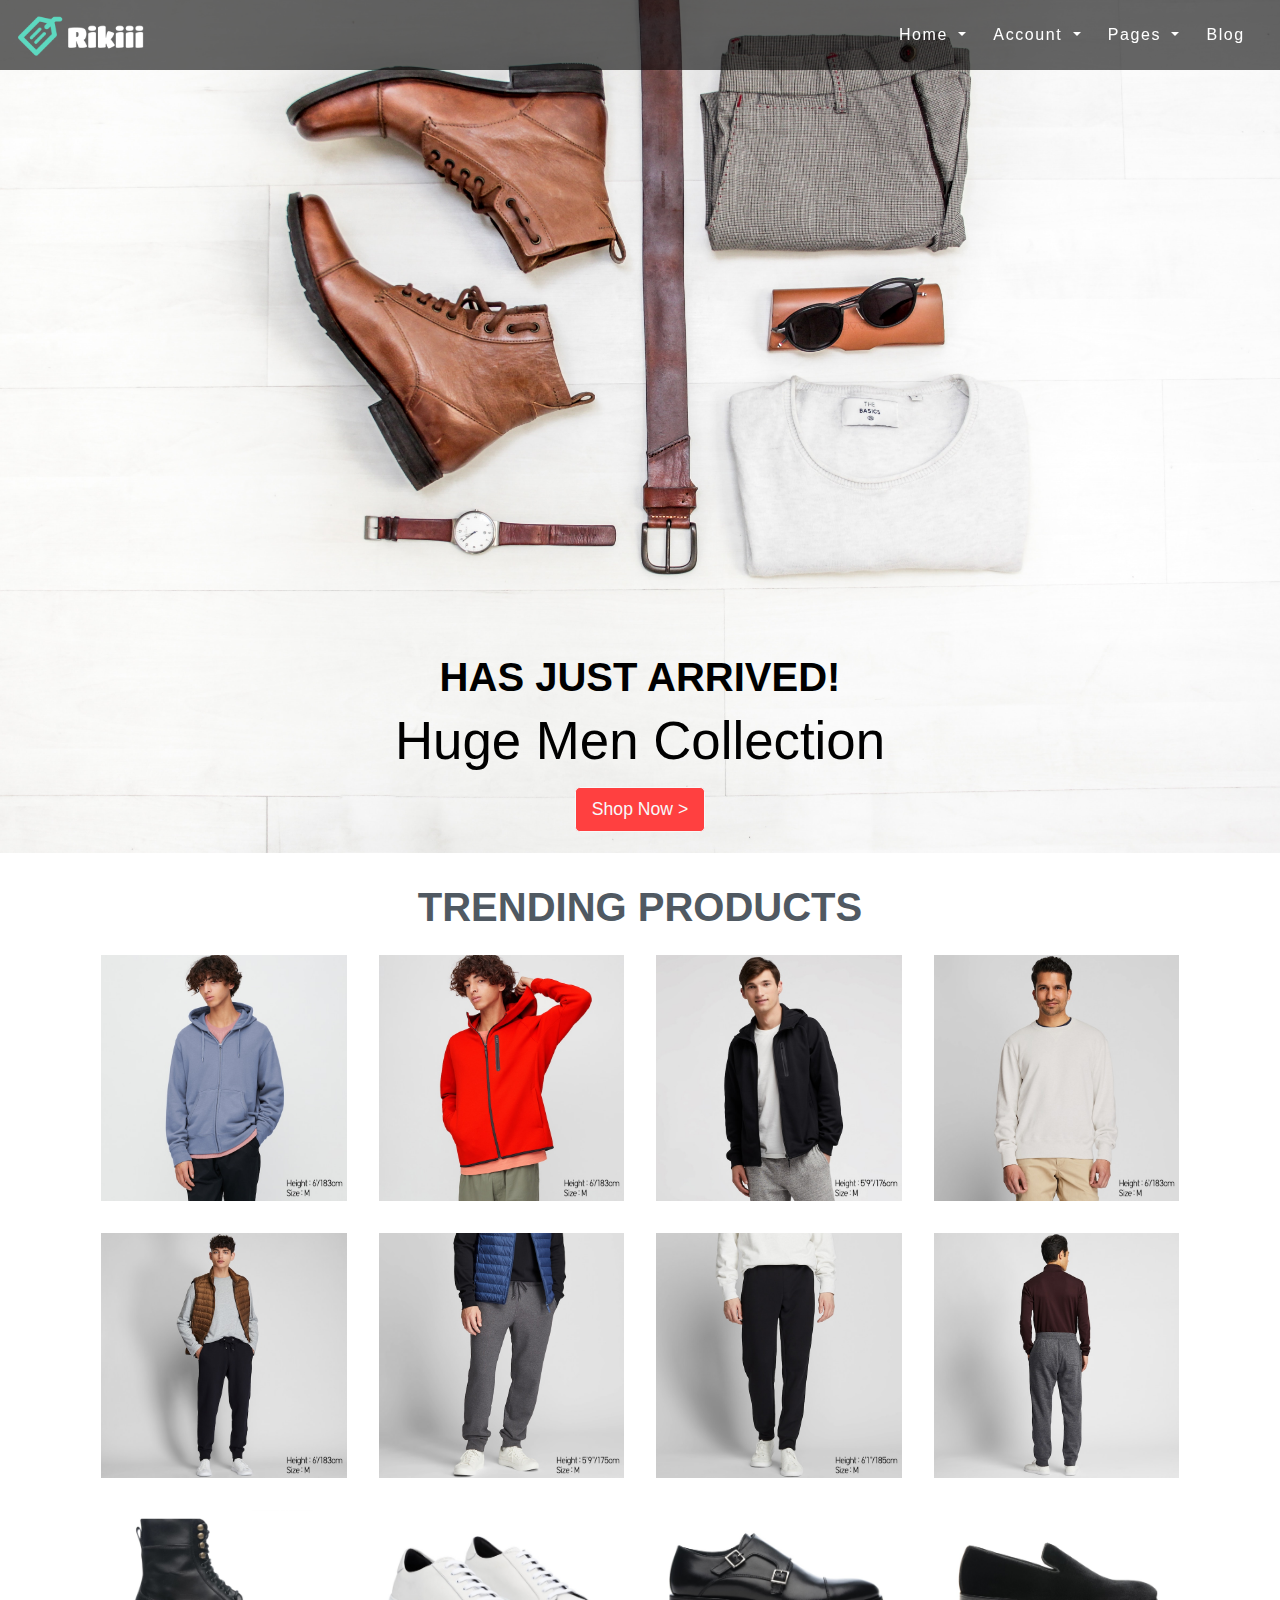
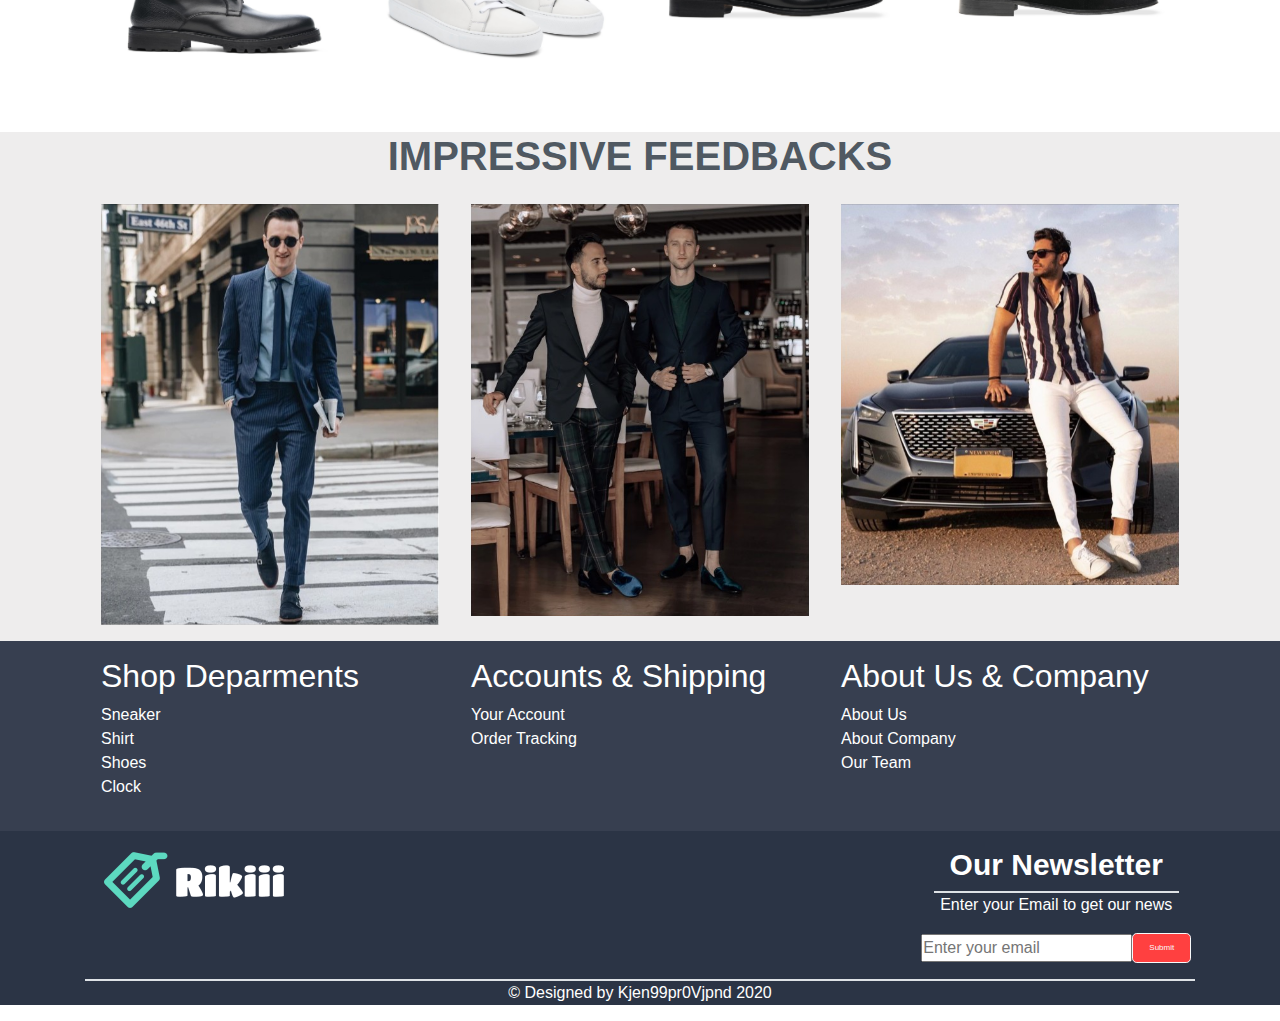
==== commit 651e63b9: "new commit" ====
--- a/index.html
+++ b/index.html
@@ -16,14 +16,14 @@
     <link href="https://fonts.googleapis.com/css?family=Lato:300,400&display=swap" rel="stylesheet">
     <link rel="stylesheet" href="resources/css/styles.css">
     <link rel="stylesheet" href="fixed/fixed.css">
-    
+    <script type="text/javascript" src="basicJS.js"></script>
   </head>
-
+  
   <body >
       <header>        
         
         <div class="img-header">
-          <a href="#"><img src="resources/img/background3.jpg" alt="Responsive image" class="img-fluid"></a>
+          <a href="#"><img src="resources/img//bgnew.jpg" alt="Responsive image" class="img-fluid"></a>
         </div>
         <!-- Navigation -->
         <nav class="navbar navbar-expand-md navbar-dark bg-dark fixed-top">
@@ -49,7 +49,7 @@
                           Account
                         </a>
                         <div class="dropdown-menu" aria-labelledby="navbarDropdown">
-                          <a class="dropdown-item" href="#">Shop User Account</a>
+                          <a class="dropdown-item" href="User-account.html">Shop User Account</a>
                           <a class="dropdown-item" href="#">Sign In/Sign Up</a>
                         </div>
                     </li>
@@ -72,8 +72,8 @@
       <!-- start landing page section -->
     
     <div class="caption text-center">
-        <h1>Has just arrived!</h1>
-        <h3>Huge Men Collection</h3>
+        <h1 >Has just arrived!</h1>
+        <h3 >Huge Men Collection</h3>
         <a href="#" class="btn btn-outline-light btn-lg">Shop Now ></a>
     </div>
     <main>
--- a/resources/css/styles.css
+++ b/resources/css/styles.css
@@ -33,6 +33,10 @@
     color: white;
 }
 
+.dropdown:hover>.dropdown-menu{
+    display: block;
+}
+
 .navbar-dark .navbar-nav .nav-link{
     color: white;
 }
@@ -53,13 +57,14 @@
 .caption{
     width: 100%;
     max-width: 100%;
-    color: white;
+    color: black;
     font-size: 220%;
     margin-top: -250px;
 }
 
 
 h3{
+    color: black;
     font-size: 150%;
 }
 
@@ -162,4 +167,17 @@
     color: #c4d1de;
 }
 
-.text-input{}+/* User-account CSS */
+
+.page-title-overlap{
+    padding-bottom: 10rem;
+}
+
+.pt-4{
+    padding-top: 2rem !important;
+}
+
+.bg-white{
+    background-color: #373f50 !important;
+}
+
